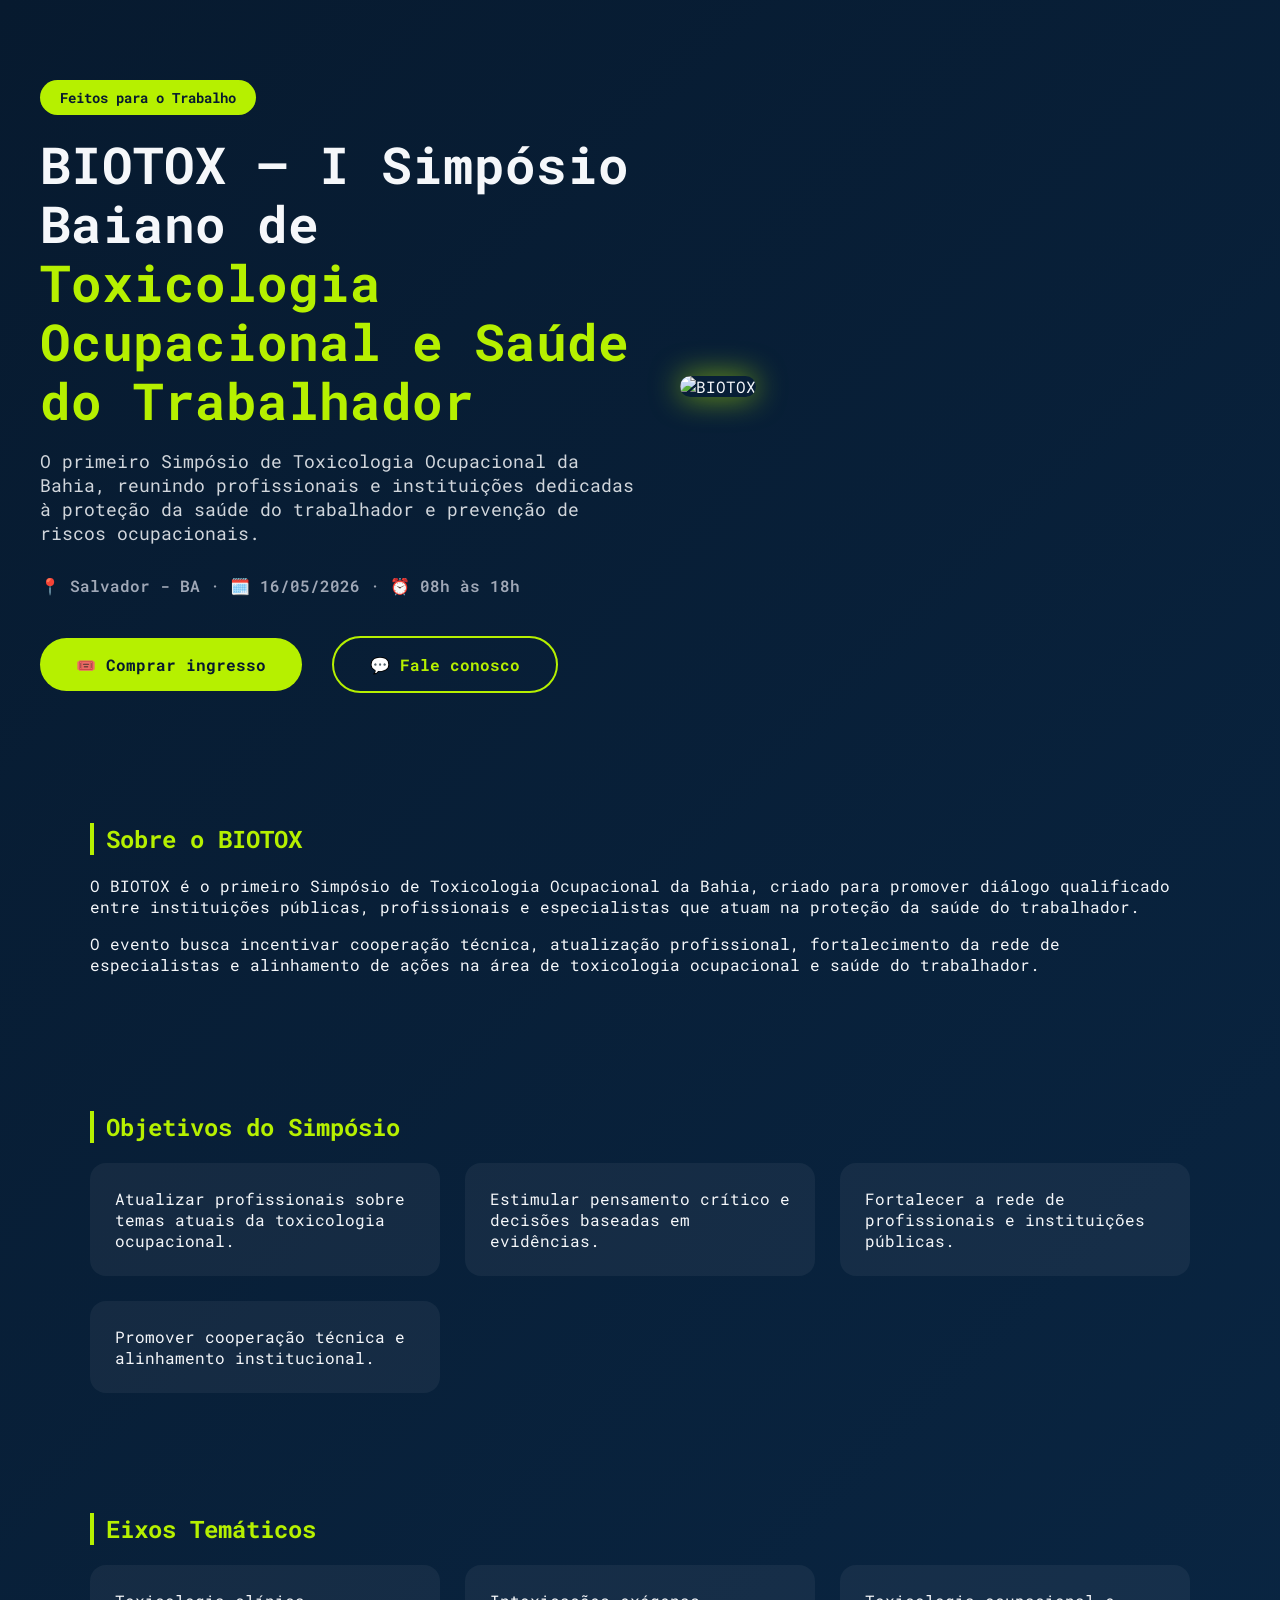
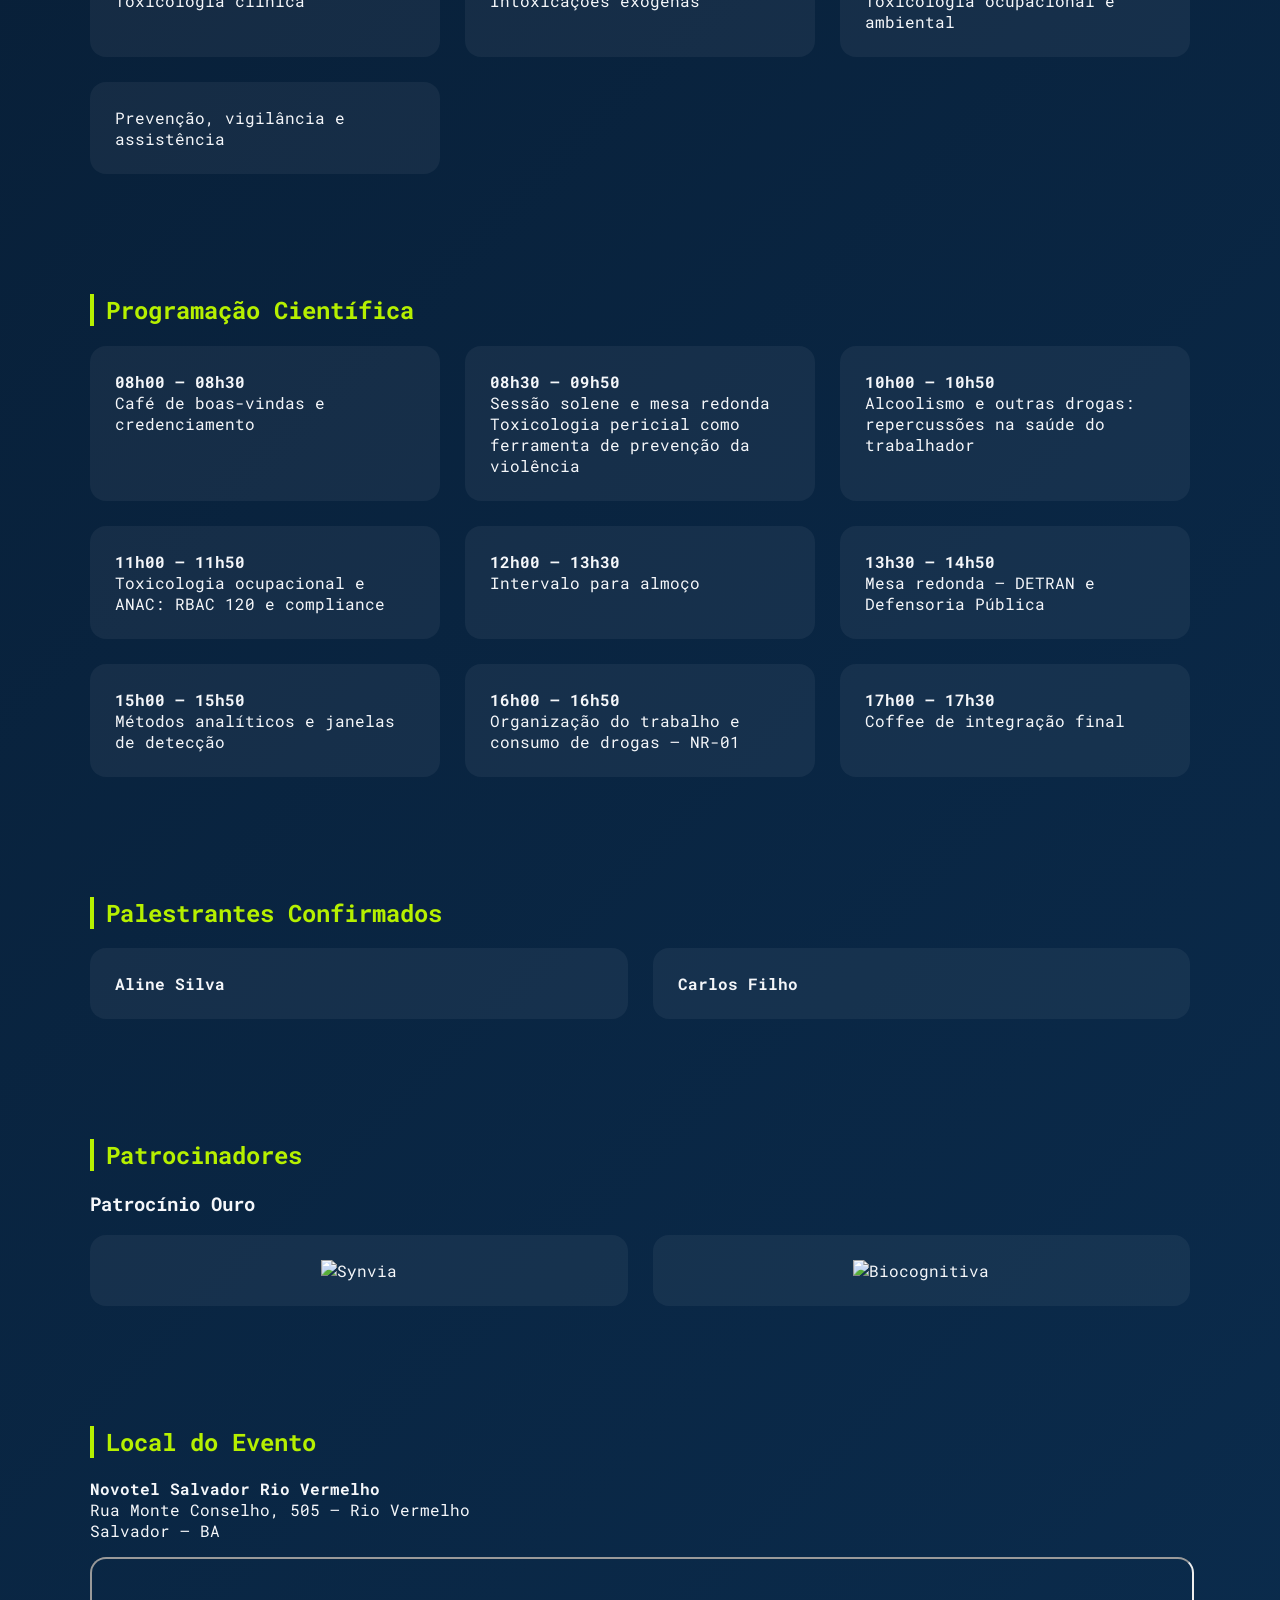
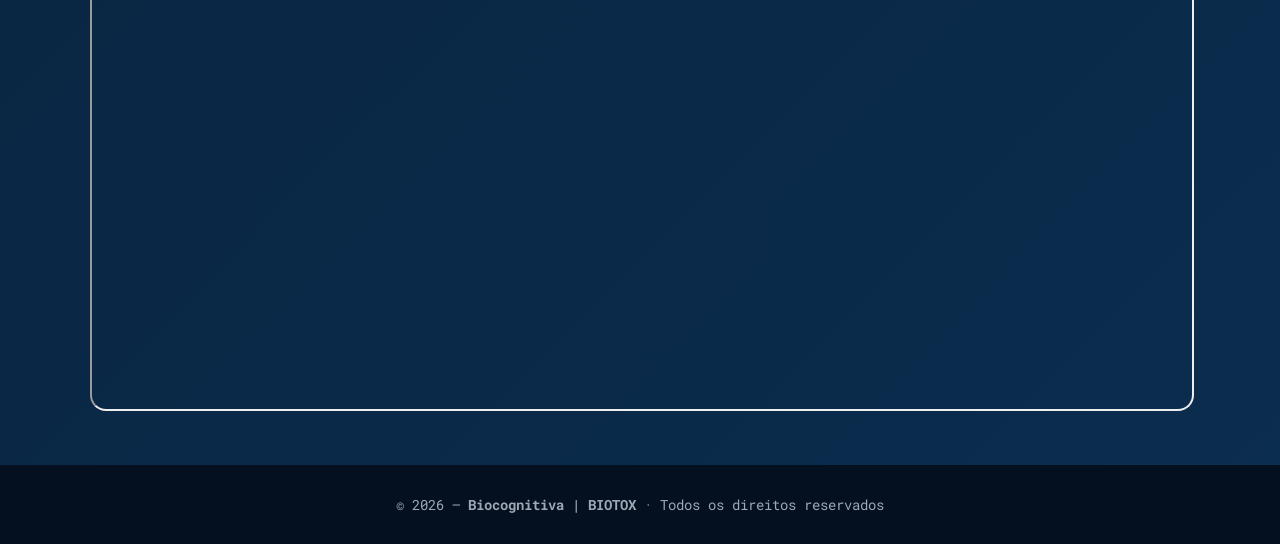
==== index.html @ f474e4e7 "Update index.html" ====
<!DOCTYPE html>
<html lang="pt-BR">
<head>
<meta charset="UTF-8" />
<meta name="viewport" content="width=device-width, initial-scale=1" />
<title>BIOTOX – I Simpósio Baiano de Toxicologia Ocupacional e Saúde do Trabalhador</title>

<link rel="stylesheet" href="style.css">
</head>

<body>

<header class="hero">
  <div class="hero-text">
    <div class="highlight">Feitos para o Trabalho</div>

    <h1>
      BIOTOX – I Simpósio Baiano de
      <span class="green">
        Toxicologia Ocupacional e Saúde do Trabalhador
      </span>
    </h1>

    <p>
      O primeiro Simpósio de Toxicologia Ocupacional da Bahia,
      reunindo profissionais e instituições dedicadas à proteção da
      saúde do trabalhador e prevenção de riscos ocupacionais.
    </p>

    <div class="date-location">
      📍 Salvador - BA · 🗓️ 16/05/2026 · ⏰ 08h às 18h
    </div>

    <div class="hero-buttons">
      <a href="https://www.sympla.com.br/evento/biotox-1-simposio-baiano-de-toxicologia-ocupacional-e-saude-do-trabalhador/3289917?algoliaID=a942e97ca5b73520dd785994f2345e25"
         class="btn-primary" target="_blank">
        🎟️ Comprar ingresso
      </a>

      <a href="https://wa.me/5571991392107"
         class="btn-secondary" target="_blank">
        💬 Fale conosco
      </a>
    </div>
  </div>

  <div class="hero-image"><img src="https://raw.githubusercontent.com/cboto11silva-ops/Imgens/main/Biocognitiva.png" alt="BIOTOX">

  </div>
</header>

<section>
  <h2>Sobre o BIOTOX</h2>

  <p>
    O BIOTOX é o primeiro Simpósio de Toxicologia Ocupacional da Bahia,
    criado para promover diálogo qualificado entre instituições públicas,
    profissionais e especialistas que atuam na proteção da saúde do trabalhador.
  </p>

  <p>
    O evento busca incentivar cooperação técnica, atualização profissional,
    fortalecimento da rede de especialistas e alinhamento de ações na área
    de toxicologia ocupacional e saúde do trabalhador.
  </p>
</section>

<section>
  <h2>Objetivos do Simpósio</h2>

  <div class="card-grid">
    <div class="card">Atualizar profissionais sobre temas atuais da toxicologia ocupacional.</div>
    <div class="card">Estimular pensamento crítico e decisões baseadas em evidências.</div>
    <div class="card">Fortalecer a rede de profissionais e instituições públicas.</div>
    <div class="card">Promover cooperação técnica e alinhamento institucional.</div>
  </div>
</section>

<section>
  <h2>Eixos Temáticos</h2>

  <div class="card-grid">
    <div class="card">Toxicologia clínica</div>
    <div class="card">Intoxicações exógenas</div>
    <div class="card">Toxicologia ocupacional e ambiental</div>
    <div class="card">Prevenção, vigilância e assistência</div>
  </div>
</section>

<section>
  <h2>Programação Científica</h2>

  <div class="card-grid">

    <div class="card">
      <strong>08h00 – 08h30</strong><br>
      Café de boas-vindas e credenciamento
    </div>

    <div class="card">
      <strong>08h30 – 09h50</strong><br>
      Sessão solene e mesa redonda<br>
      Toxicologia pericial como ferramenta de prevenção da violência
    </div>

    <div class="card">
      <strong>10h00 – 10h50</strong><br>
      Alcoolismo e outras drogas: repercussões na saúde do trabalhador
    </div>

    <div class="card">
      <strong>11h00 – 11h50</strong><br>
      Toxicologia ocupacional e ANAC: RBAC 120 e compliance
    </div>

    <div class="card">
      <strong>12h00 – 13h30</strong><br>
      Intervalo para almoço
    </div>

    <div class="card">
      <strong>13h30 – 14h50</strong><br>
      Mesa redonda – DETRAN e Defensoria Pública
    </div>

    <div class="card">
      <strong>15h00 – 15h50</strong><br>
      Métodos analíticos e janelas de detecção
    </div>

    <div class="card">
      <strong>16h00 – 16h50</strong><br>
      Organização do trabalho e consumo de drogas – NR-01
    </div>

    <div class="card">
      <strong>17h00 – 17h30</strong><br>
      Coffee de integração final
    </div>

  </div>
</section>

<section>
  <h2>Palestrantes Confirmados</h2>

  <div class="card-grid">
    <div class="card"><strong>Aline Silva</strong></div>
    <div class="card"><strong>Carlos Filho</strong></div>
  </div>
</section>

<!-- ================= PATROCINADORES ================= -->

<section>
  <h2>Patrocinadores</h2>

  <h3 style="margin-top:20px;">Patrocínio Ouro</h3>
  <div class="card-grid">

    <div class="card" style="text-align:center;">
      <img
        src="https://raw.githubusercontent.com/cboto11silva-ops/Imgens/main/SYNVIA.JPEG"
        alt="Synvia"
        style="max-width:240px;width:100%;height:auto;">
    </div>

    <div class="card" style="text-align:center;">
      <img
        src="https://raw.githubusercontent.com/cboto11silva-ops/Imgens/main/Biocognitiva.png"
        alt="Biocognitiva"
        style="max-width:240px;width:100%;height:auto;">
    </div>

  </div>
</section>



<section>
  <h2>Local do Evento</h2>

  <p>
    <strong>Novotel Salvador Rio Vermelho</strong><br>
    Rua Monte Conselho, 505 – Rio Vermelho<br>
    Salvador – BA
  </p>

  <iframe
    src="https://www.google.com/maps?q=Novotel+Salvador+Rio+Vermelho&output=embed"
    height="450"
    loading="lazy">
  </iframe>
</section>

<footer>
  © 2026 — <strong>Biocognitiva | BIOTOX</strong> · Todos os direitos reservados
</footer>

</body>
</html>
---- style.css ----
@import url('https://fonts.googleapis.com/css2?family=Roboto+Mono:wght@400;700&display=swap');

body {
  margin: 0;
  font-family: 'Roboto Mono', monospace, Arial, sans-serif;
  background: linear-gradient(135deg, #071a2f, #0b2d4f);
  color: #f5f7fa;
}

.hero {
  display: flex;
  flex-wrap: wrap;
  max-width: 1200px;
  margin: 0 auto;
  padding: 80px 20px 60px;
  align-items: center;
  gap: 40px;
}

.hero-text {
  flex: 1 1 400px;
  max-width: 600px;
}

.highlight {
  background-color: #b6f000;
  color: #071a2f;
  padding: 8px 20px;
  border-radius: 30px;
  font-weight: 700;
  font-size: 0.9rem;
  display: inline-block;
  margin-bottom: 20px;
}

.hero-text h1 {
  font-size: 3.2rem;
  line-height: 1.15;
  margin: 0 0 20px;
}

.green {
  color: #b6f000;
}

.hero-text p {
  font-size: 1.15rem;
  opacity: 0.85;
  margin-bottom: 30px;
}

.date-location {
  font-weight: 600;
  margin-bottom: 40px;
  color: #a0a8b7;
}

.hero-buttons a {
  display: inline-block;
  padding: 16px 36px;
  border-radius: 40px;
  font-weight: 700;
  text-decoration: none;
}

.btn-primary {
  background-color: #b6f000;
  color: #071a2f;
  margin-right: 20px;
}

.btn-secondary {
  background: transparent;
  border: 2px solid #b6f000;
  color: #b6f000;
}

.hero-image img {
  width: 100%;
  border-radius: 20px;
  box-shadow: 0 0 30px #b6f000aa;
}

section {
  max-width: 1100px;
  margin: auto;
  padding: 50px 20px;
}

h2 {
  color: #b6f000;
  border-left: 4px solid #b6f000;
  padding-left: 12px;
}

.card-grid {
  display: grid;
  grid-template-columns: repeat(auto-fit, minmax(260px, 1fr));
  gap: 25px;
}

.card {
  background: rgba(255,255,255,0.05);
  padding: 25px;
  border-radius: 16px;
}

iframe {
  width: 100%;
  border-radius: 16px;
}

footer {
  background: #04101f;
  padding: 30px;
  text-align: center;
  font-size: 0.9rem;
  color: #a0a8b7;
}

@media (max-width: 840px) {
  .hero {
    flex-direction: column;
    padding: 40px 20px;
  }

  .hero-text h1 {
    font-size: 2.4rem;
  }

  .hero-buttons a {
    display: block;
    margin-bottom: 15px;
    width: fit-content;
  }
}
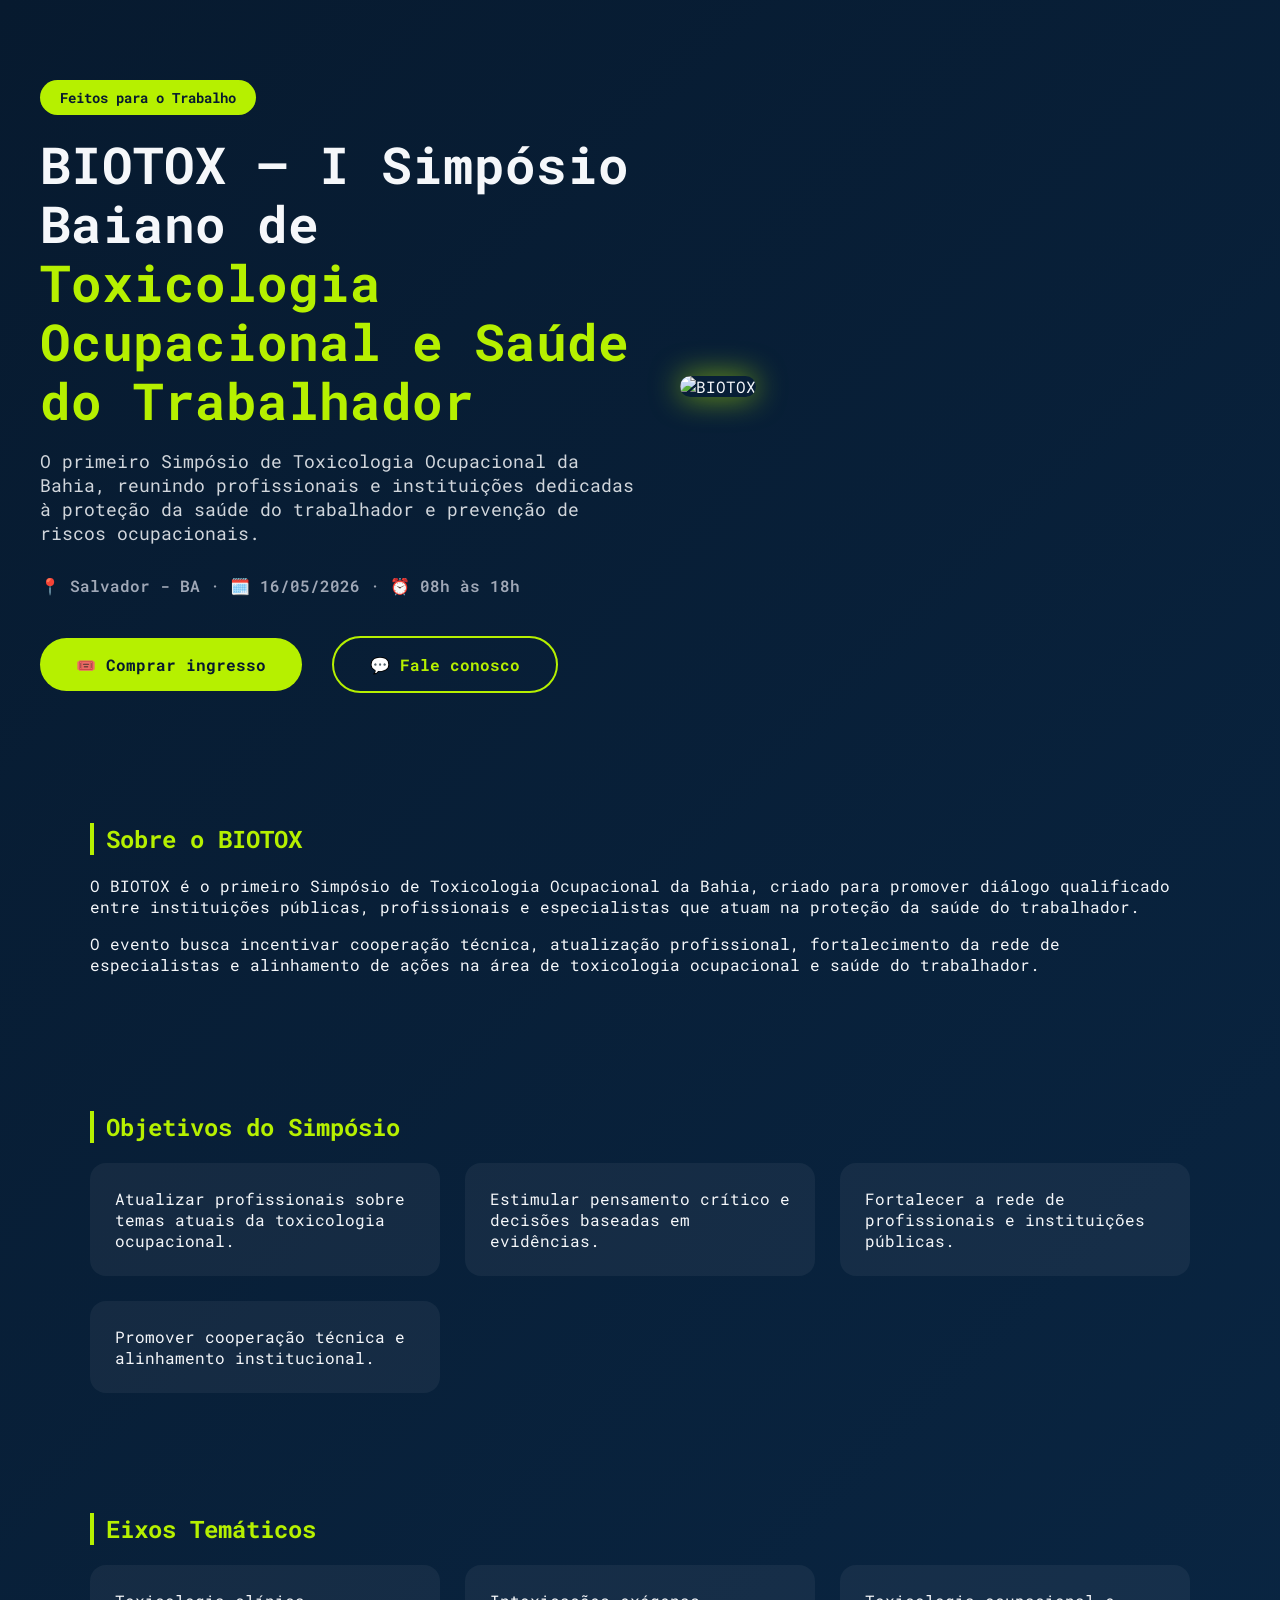
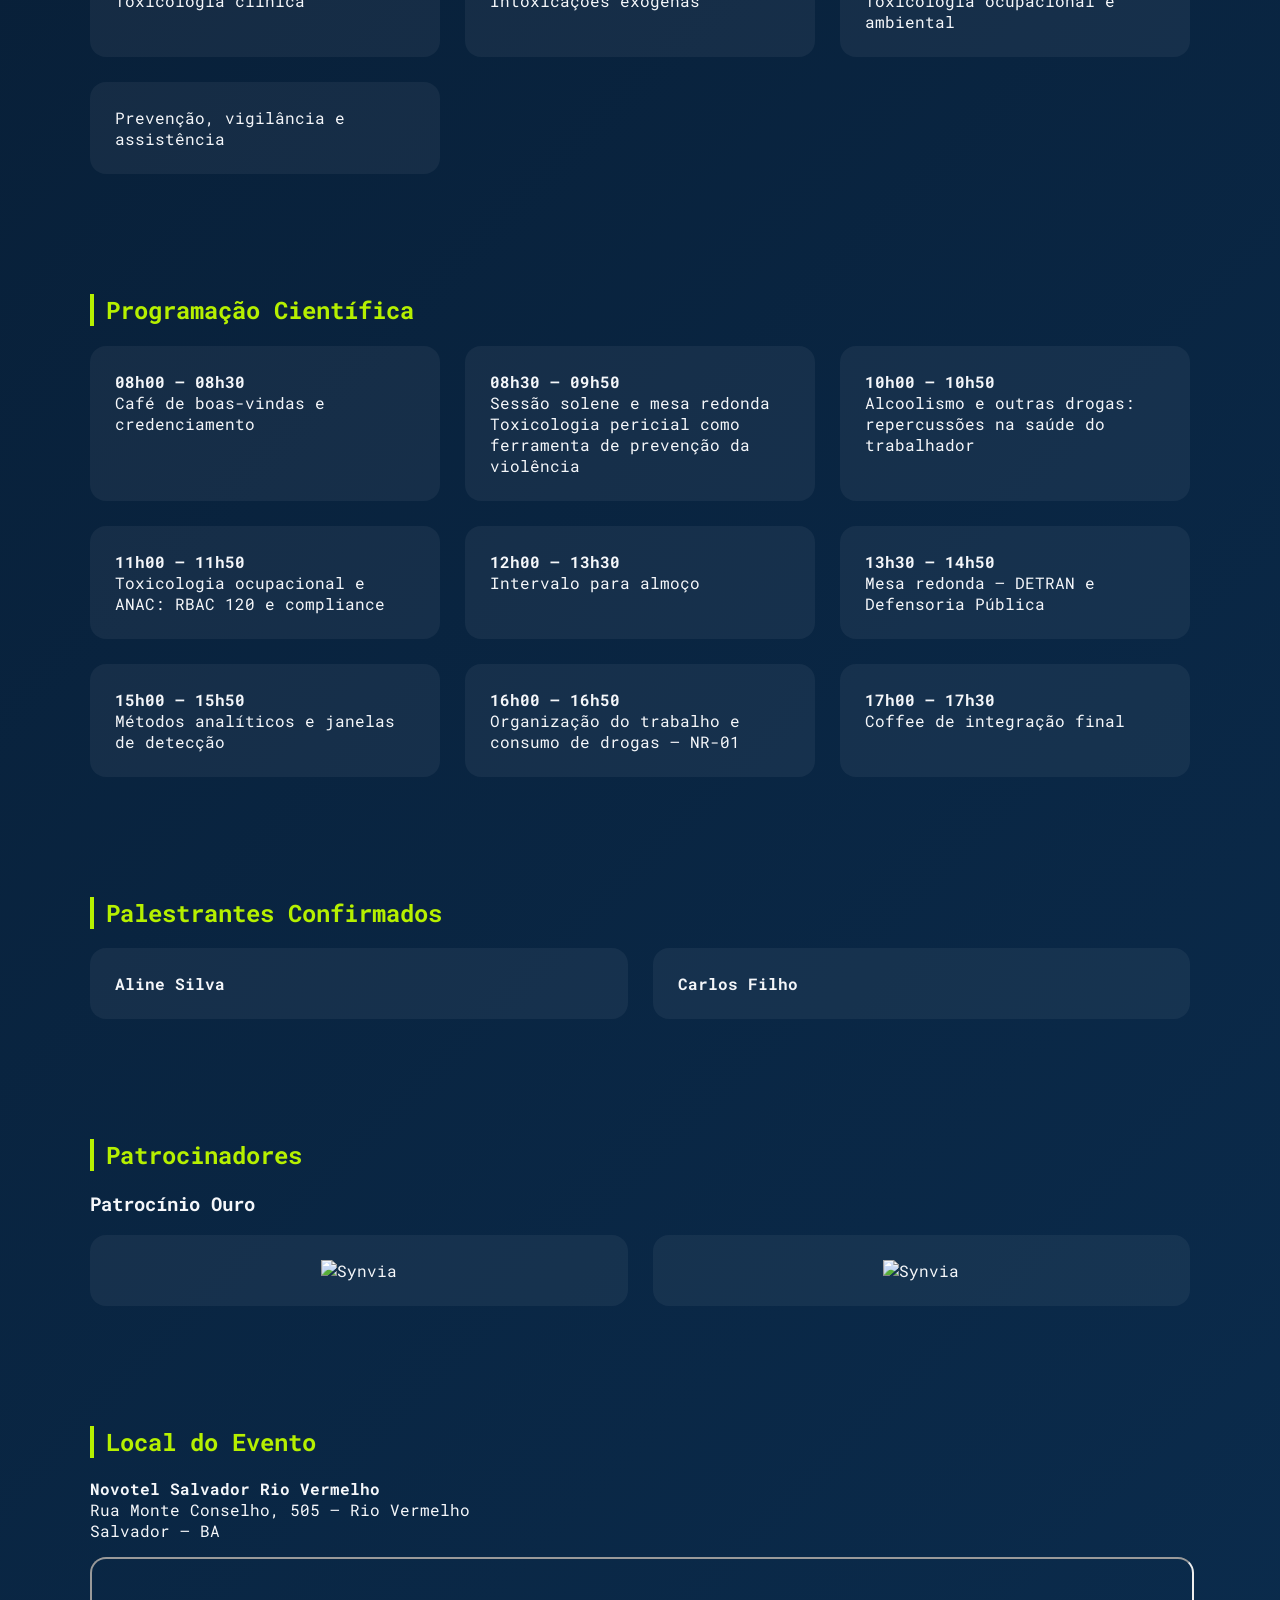
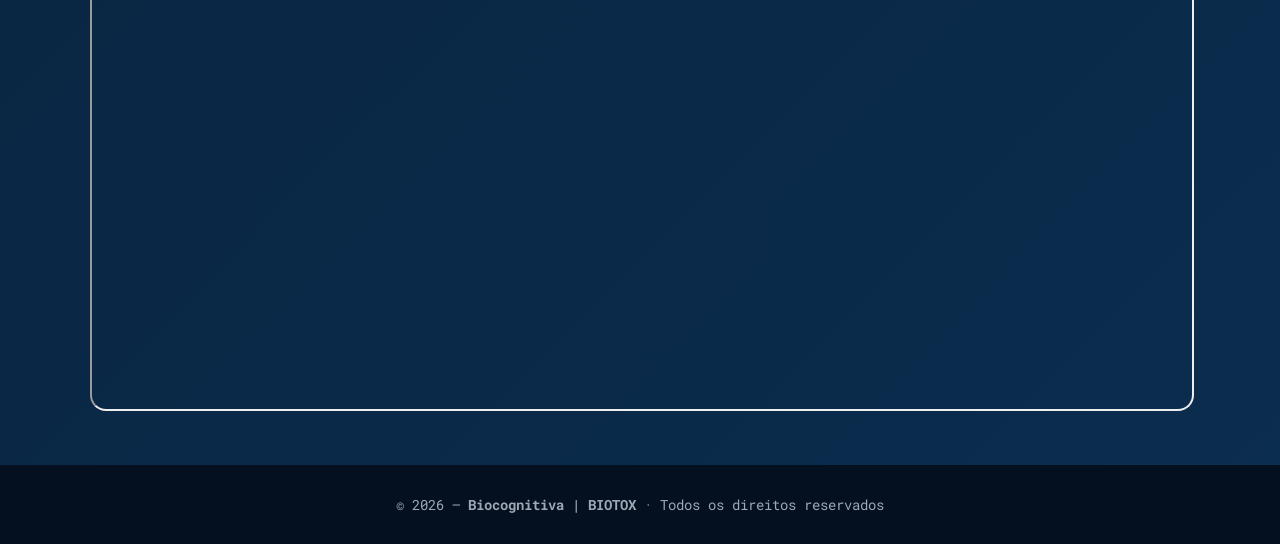
==== commit 6cd9955f: "Update index.html" ====
--- a/index.html
+++ b/index.html
@@ -167,8 +167,8 @@
 
     <div class="card" style="text-align:center;">
       <img
-        src="https://raw.githubusercontent.com/cboto11silva-ops/Imgens/main/Biocognitiva.png"
-        alt="Biocognitiva"
+        src="https://raw.github.com/cboto11silva-ops/Imgens/blob/main/SYNVIA.jpeg"
+        alt="Synvia"
         style="max-width:240px;width:100%;height:auto;">
     </div>
 
--- a/style.css
+++ b/style.css
@@ -77,8 +77,8 @@
 }
 
 .hero-image img {
-  width: 100%;
-  border-radius: 20px;
+  width: 60%;
+  border-radius: 350px;
   box-shadow: 0 0 30px #b6f000aa;
 }
 
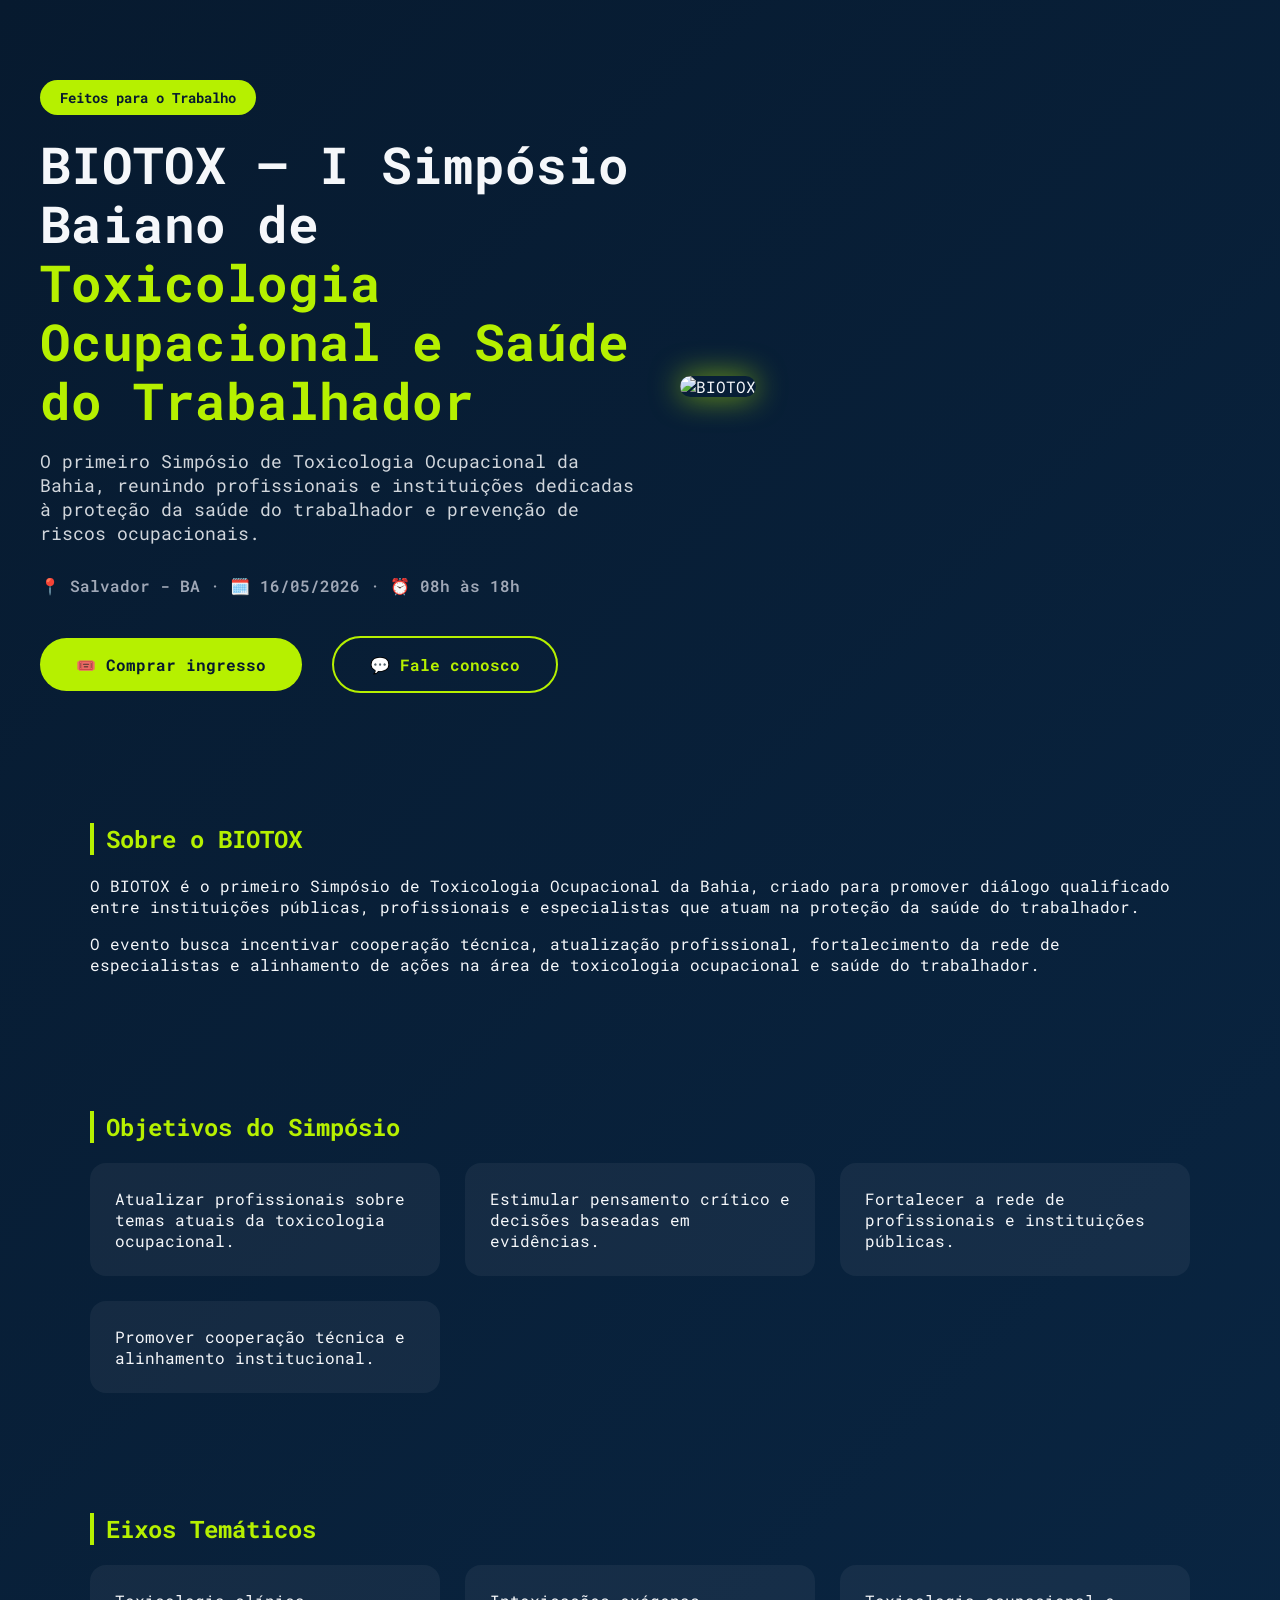
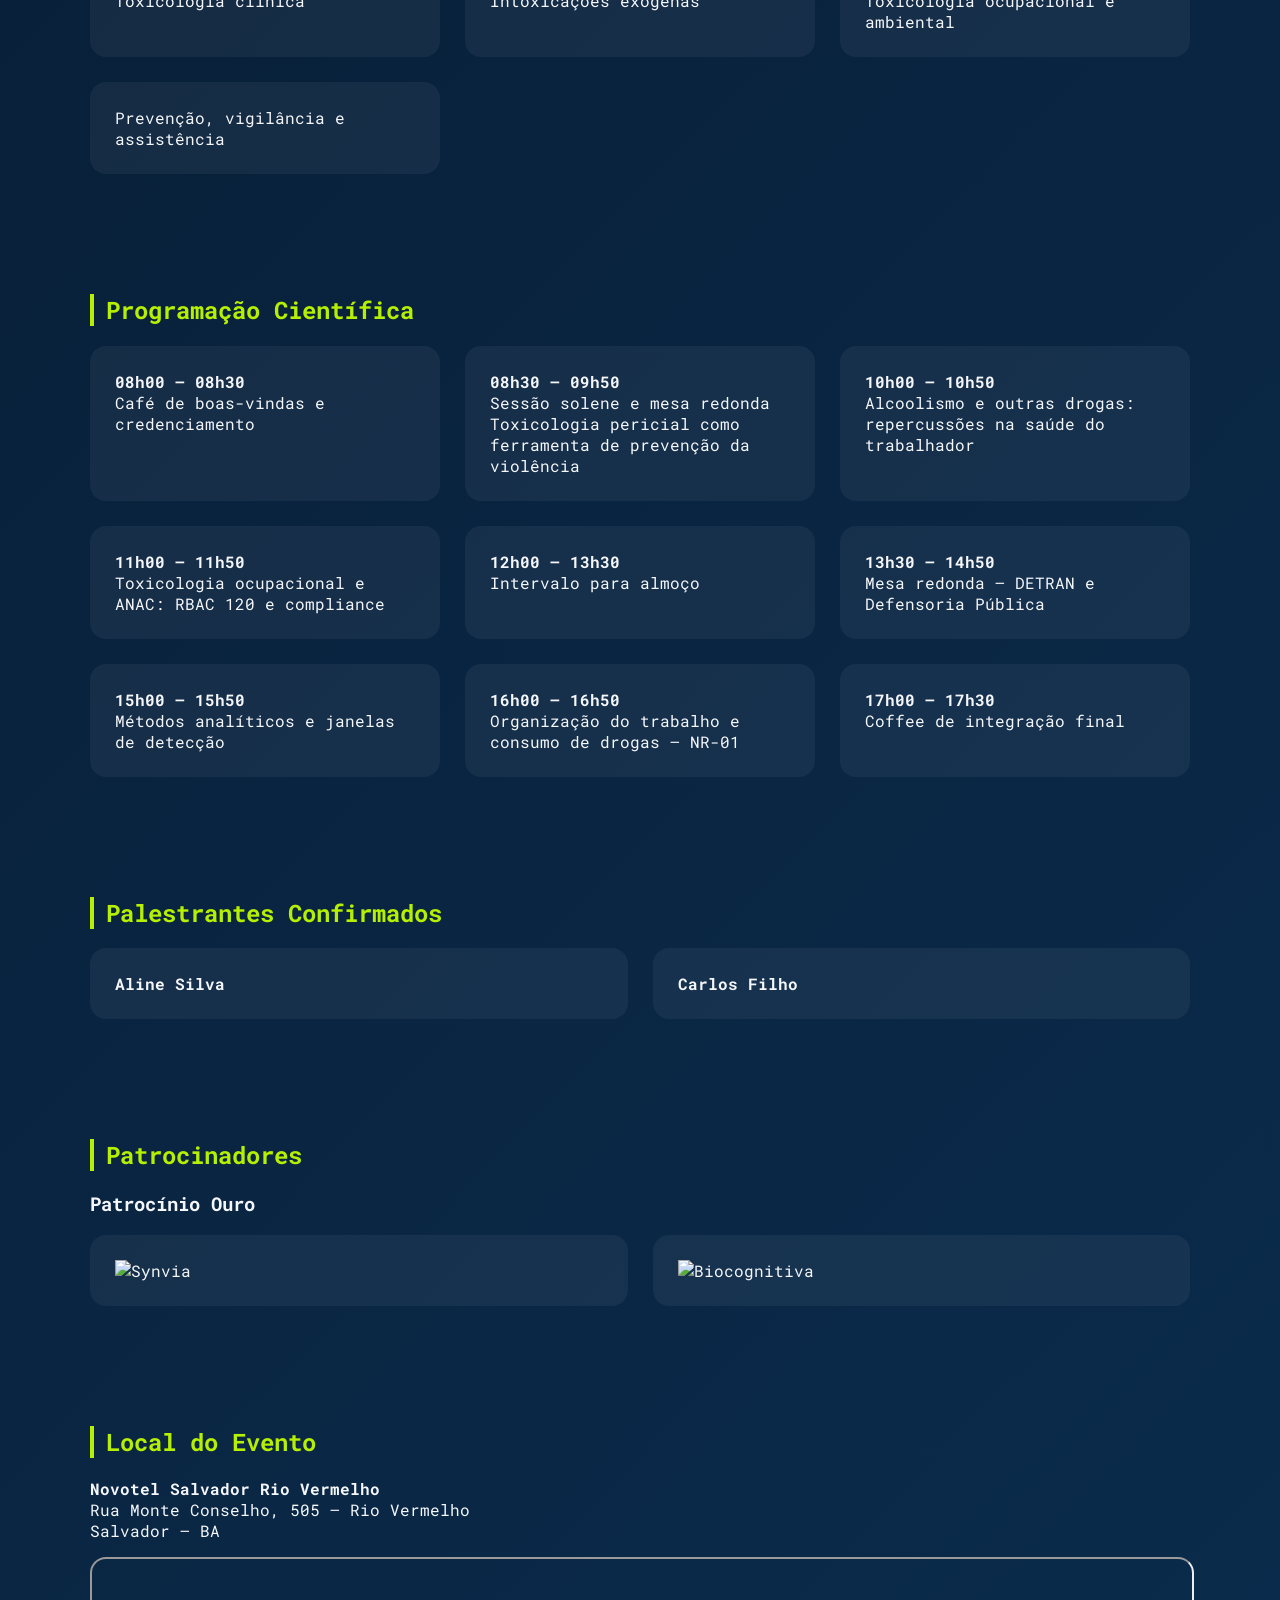
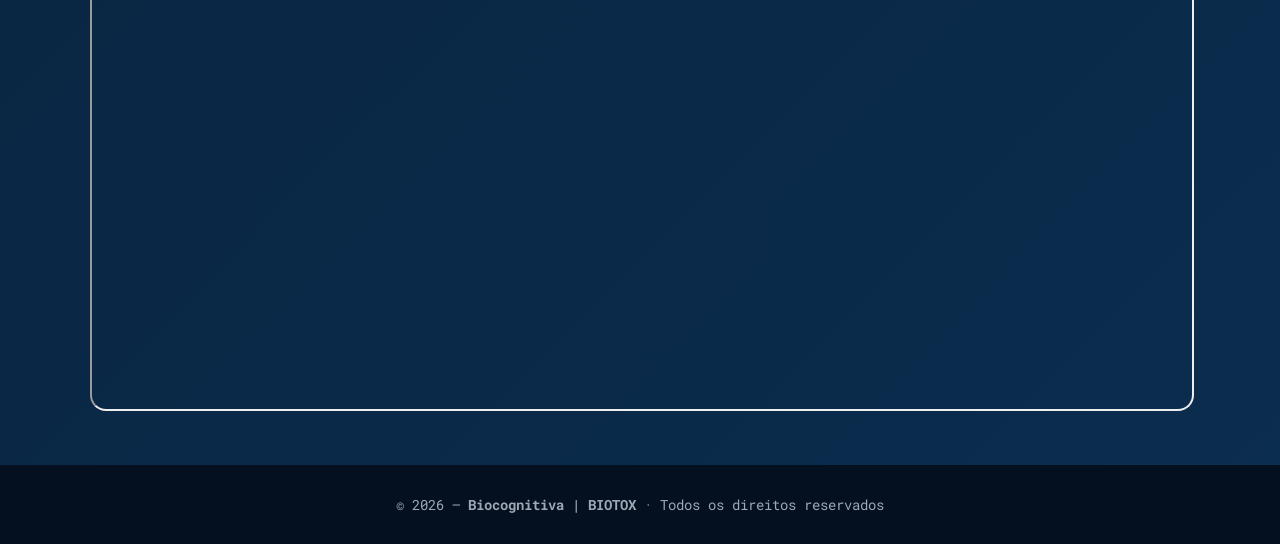
==== commit 1c621a6f: "Update index.html" ====
--- a/index.html
+++ b/index.html
@@ -158,23 +158,20 @@
   <h3 style="margin-top:20px;">Patrocínio Ouro</h3>
   <div class="card-grid">
 
-    <div class="card" style="text-align:center;">
+    <div class="card">
       <img
-        src="https://raw.githubusercontent.com/cboto11silva-ops/Imgens/main/SYNVIA.JPEG"
-        alt="Synvia"
-        style="max-width:240px;width:100%;height:auto;">
+        src="https://raw.githubusercontent.com/cboto11silva-ops/Imgens/main/SYNVIA.jpeg"
+        alt="Synvia">
     </div>
 
-    <div class="card" style="text-align:center;">
+    <div class="card">
       <img
-        src="https://raw.github.com/cboto11silva-ops/Imgens/blob/main/SYNVIA.jpeg"
-        alt="Synvia"
-        style="max-width:240px;width:100%;height:auto;">
+        src="https://raw.githubusercontent.com/cboto11silva-ops/Imgens/main/Biocognitiva.png"
+        alt="Biocognitiva">
     </div>
 
   </div>
 </section>
-
 
 
 <section>
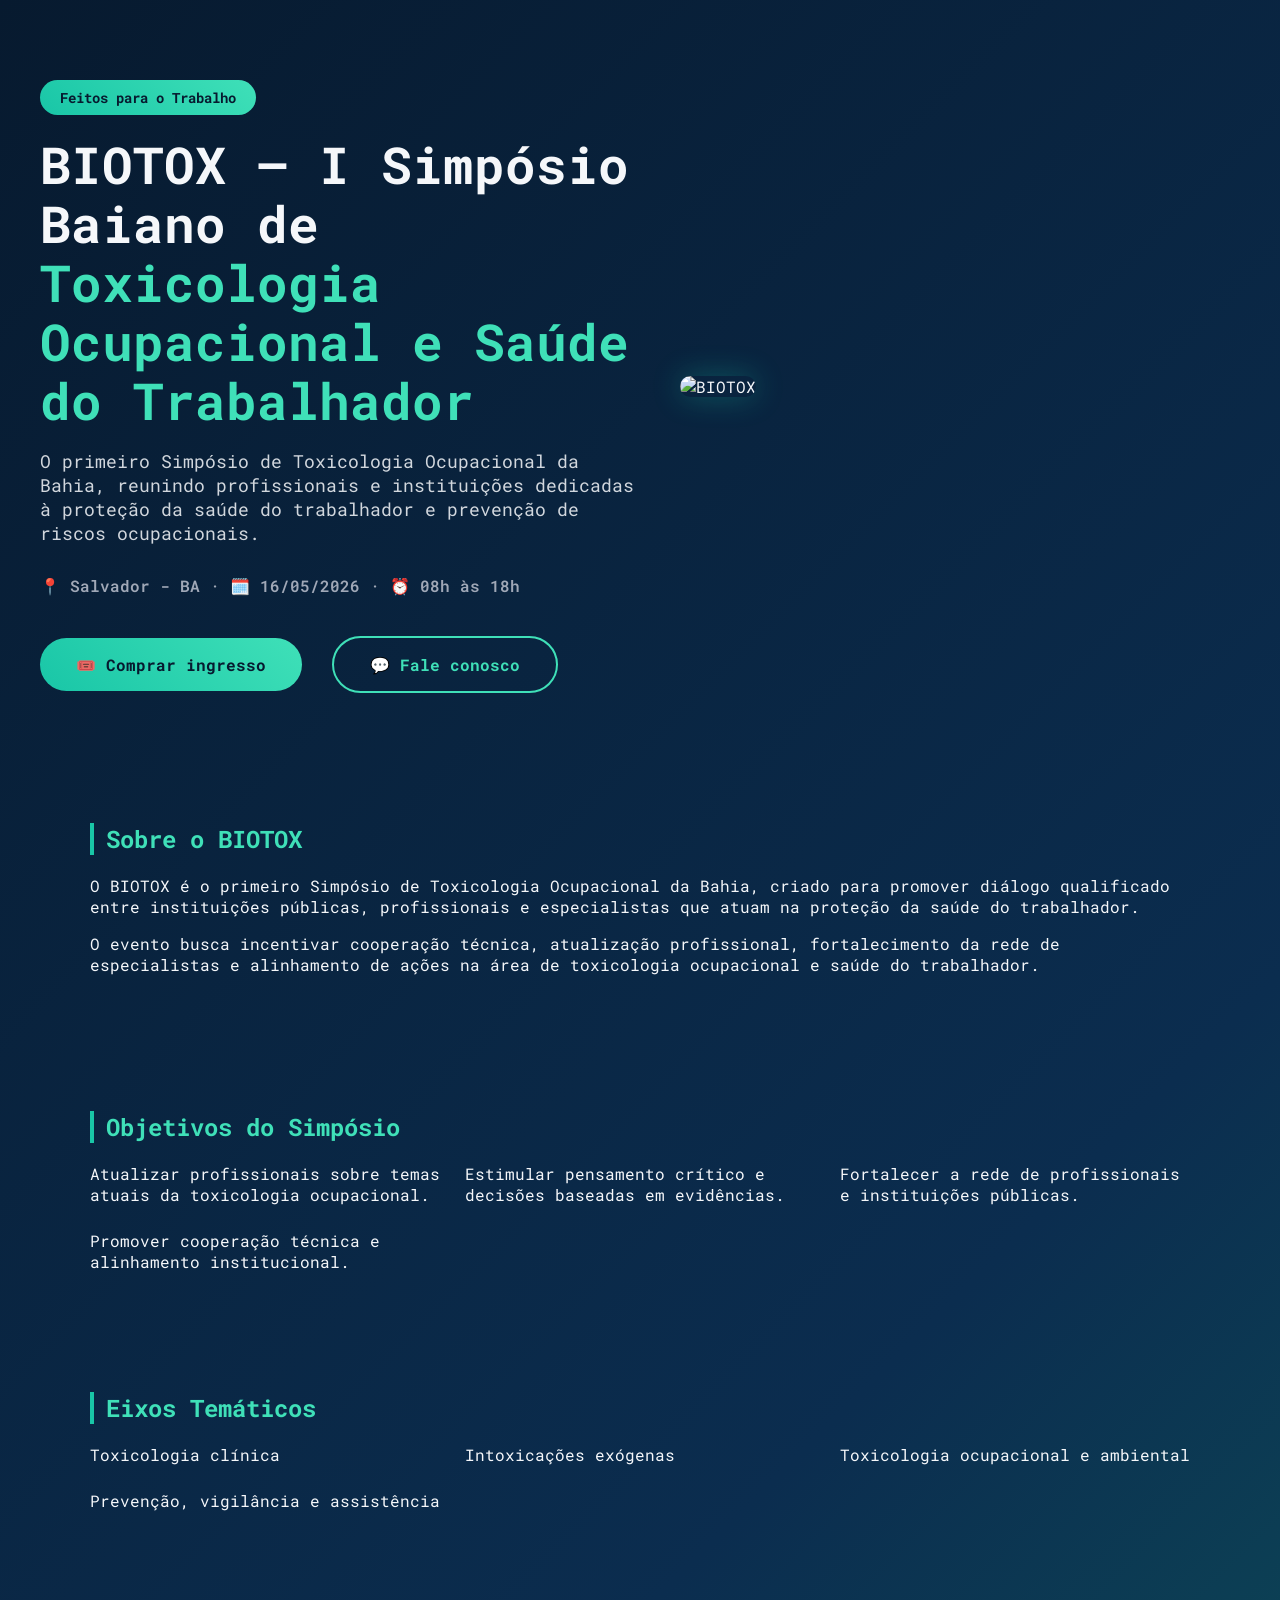
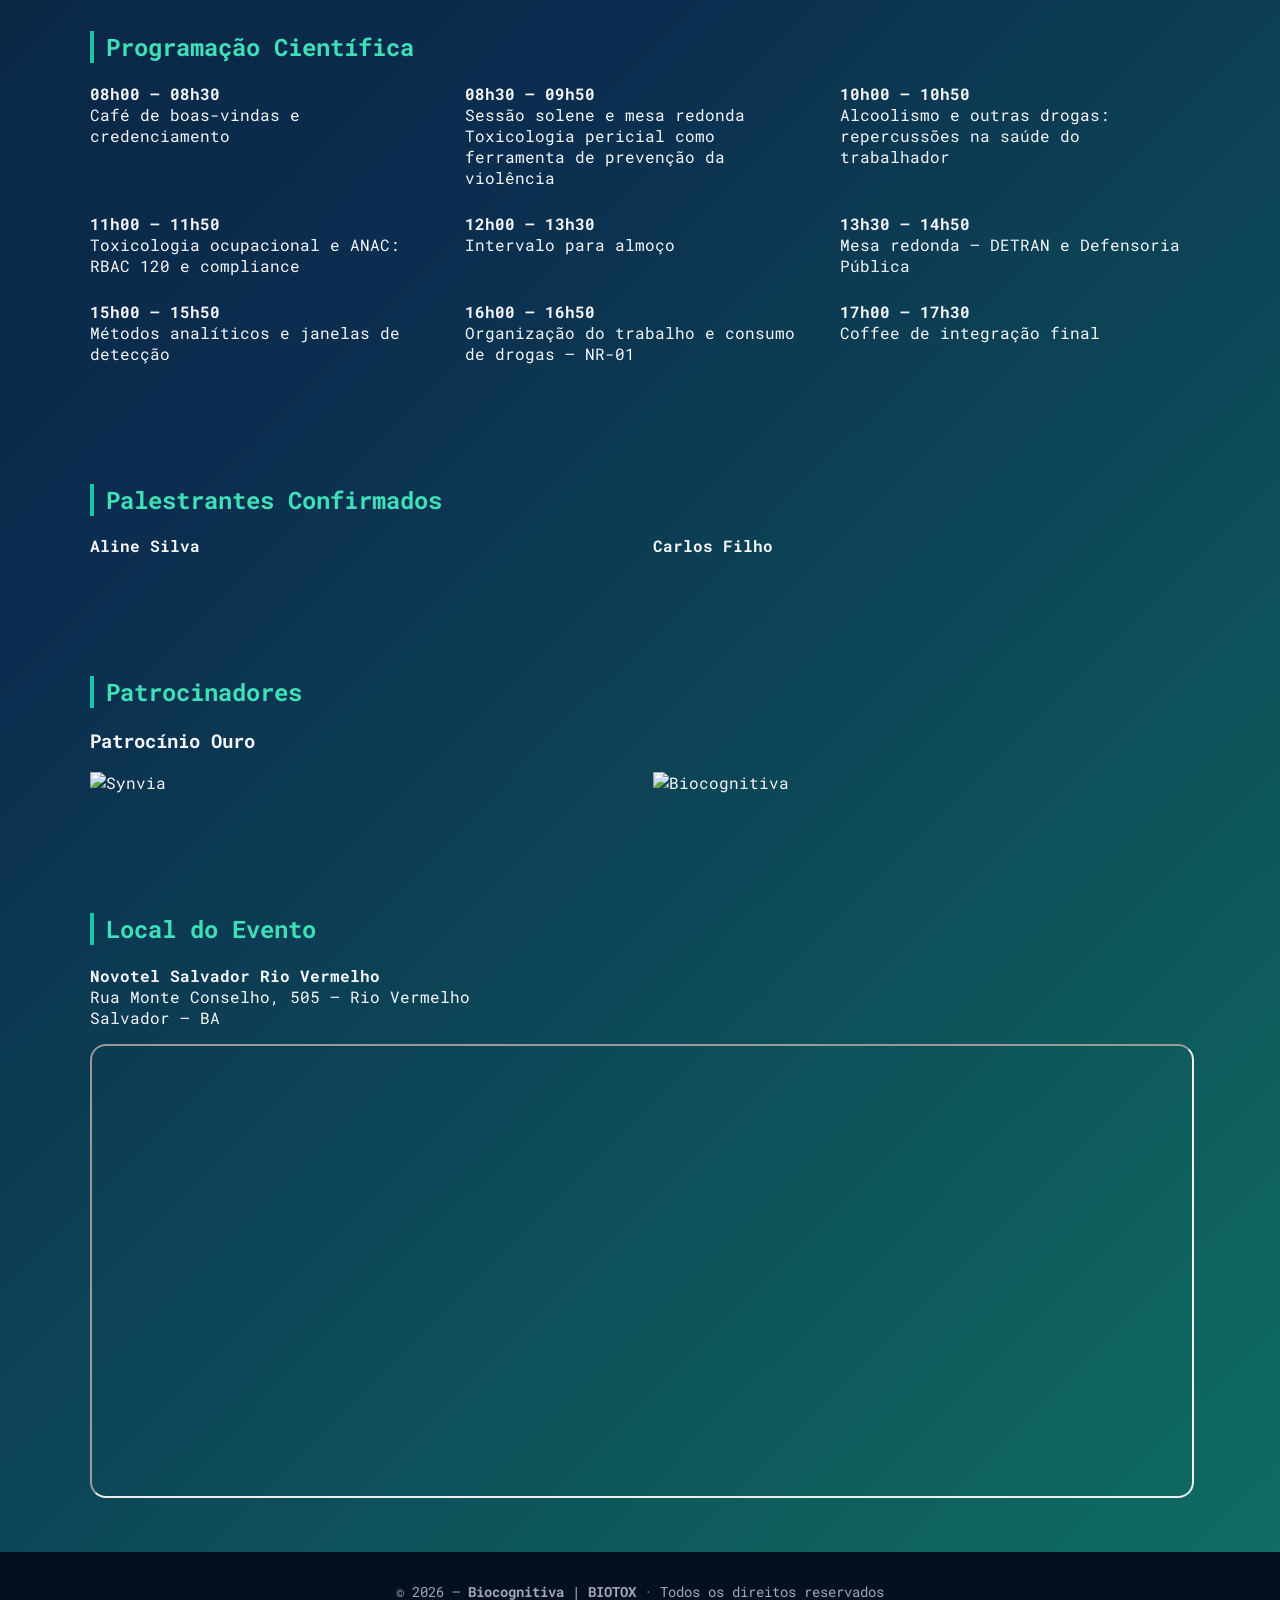
==== commit 772f3b52: "Update index.html" ====
--- a/index.html
+++ b/index.html
@@ -160,7 +160,7 @@
 
     <div class="card">
       <img
-        src="https://raw.githubusercontent.com/cboto11silva-ops/Imgens/main/SYNVIA.jpeg"
+        src="https://raw.githubusercontent.com/cboto11silva-ops/Imgens/main/SYNVIA.png"
         alt="Synvia">
     </div>
 
--- a/style.css
+++ b/style.css
@@ -1,13 +1,30 @@
-
 @import url('https://fonts.googleapis.com/css2?family=Roboto+Mono:wght@400;700&display=swap');
 
+/* ===== CORES DA IDENTIDADE ===== */
+:root {
+  --azul-escuro: #071a2f;
+  --azul-profundo: #04101f;
+  --verde-principal: #19c6a7;
+  --verde-claro: #3fe0b8;
+  --verde-destaque: #b6f000;
+  --texto-claro: #f5f7fa;
+  --texto-secundario: #a0a8b7;
+  }
+
+/* ===== CORPO ===== */
 body {
   margin: 0;
   font-family: 'Roboto Mono', monospace, Arial, sans-serif;
-  background: linear-gradient(135deg, #071a2f, #0b2d4f);
-  color: #f5f7fa;
+  background: linear-gradient(
+    135deg,
+    var(--azul-escuro),
+    #0b2d4f,
+    #0f6f63
+  );
+  color: var(--texto-claro);
 }
 
+/* ===== HERO ===== */
 .hero {
   display: flex;
   flex-wrap: wrap;
@@ -24,8 +41,12 @@
 }
 
 .highlight {
-  background-color: #b6f000;
-  color: #071a2f;
+  background: linear-gradient(
+    45deg,
+    var(--verde-principal),
+    var(--verde-claro)
+  );
+  color: var(--azul-escuro);
   padding: 8px 20px;
   border-radius: 30px;
   font-weight: 700;
@@ -41,7 +62,7 @@
 }
 
 .green {
-  color: #b6f000;
+  color: var(--verde-claro);
 }
 
 .hero-text p {
@@ -53,9 +74,10 @@
 .date-location {
   font-weight: 600;
   margin-bottom: 40px;
-  color: #a0a8b7;
+  color: var(--texto-secundario);
 }
 
+/* ===== BOTÕES ===== */
 .hero-buttons a {
   display: inline-block;
   padding: 16px 36px;
@@ -65,23 +87,29 @@
 }
 
 .btn-primary {
-  background-color: #b6f000;
-  color: #071a2f;
+  background: linear-gradient(
+    45deg,
+    var(--verde-principal),
+    var(--verde-claro)
+  );
+  color: var(--azul-escuro);
   margin-right: 20px;
 }
 
 .btn-secondary {
   background: transparent;
-  border: 2px solid #b6f000;
-  color: #b6f000;
+  border: 2px solid var(--verde-claro);
+  color: var(--verde-claro);
 }
 
+/* ===== IMAGEM HERO ===== */
 .hero-image img {
   width: 60%;
   border-radius: 350px;
-  box-shadow: 0 0 30px #b6f000aa;
+  box-shadow: 0 0 30px #19c6a755;
 }
 
+/* ===== SEÇÕES ===== */
 section {
   max-width: 1100px;
   margin: auto;
@@ -89,36 +117,56 @@
 }
 
 h2 {
-  color: #b6f000;
-  border-left: 4px solid #b6f000;
+  color: var(--verde-claro);
+  border-left: 4px solid var(--verde-principal);
   padding-left: 12px;
 }
 
+/* ===== GRID ===== */
 .card-grid {
   display: grid;
   grid-template-columns: repeat(auto-fit, minmax(260px, 1fr));
   gap: 25px;
 }
 
-.card {
-  background: rgba(255,255,255,0.05);
+/* ===== CARDS ===== */
+card {
+  background: rgba(255,255,255,0.06);
   padding: 25px;
   border-radius: 16px;
+
+  display: flex;
+  align-items: center;
+  justify-content: center;
+
+  min-height: 160px; /* aumenta altura do card */
 }
 
+/* ===== LOGOS ===== */
+.card img {
+  max-height: 120px;
+  max-width: 90%;
+  width: auto;
+  object-fit: contain;
+}
+
+
+/* ===== MAPA ===== */
 iframe {
   width: 100%;
   border-radius: 16px;
 }
 
+/* ===== RODAPÉ ===== */
 footer {
-  background: #04101f;
+  background: var(--azul-profundo);
   padding: 30px;
   text-align: center;
   font-size: 0.9rem;
-  color: #a0a8b7;
+  color: var(--texto-secundario);
 }
 
+/* ===== RESPONSIVO ===== */
 @media (max-width: 840px) {
   .hero {
     flex-direction: column;
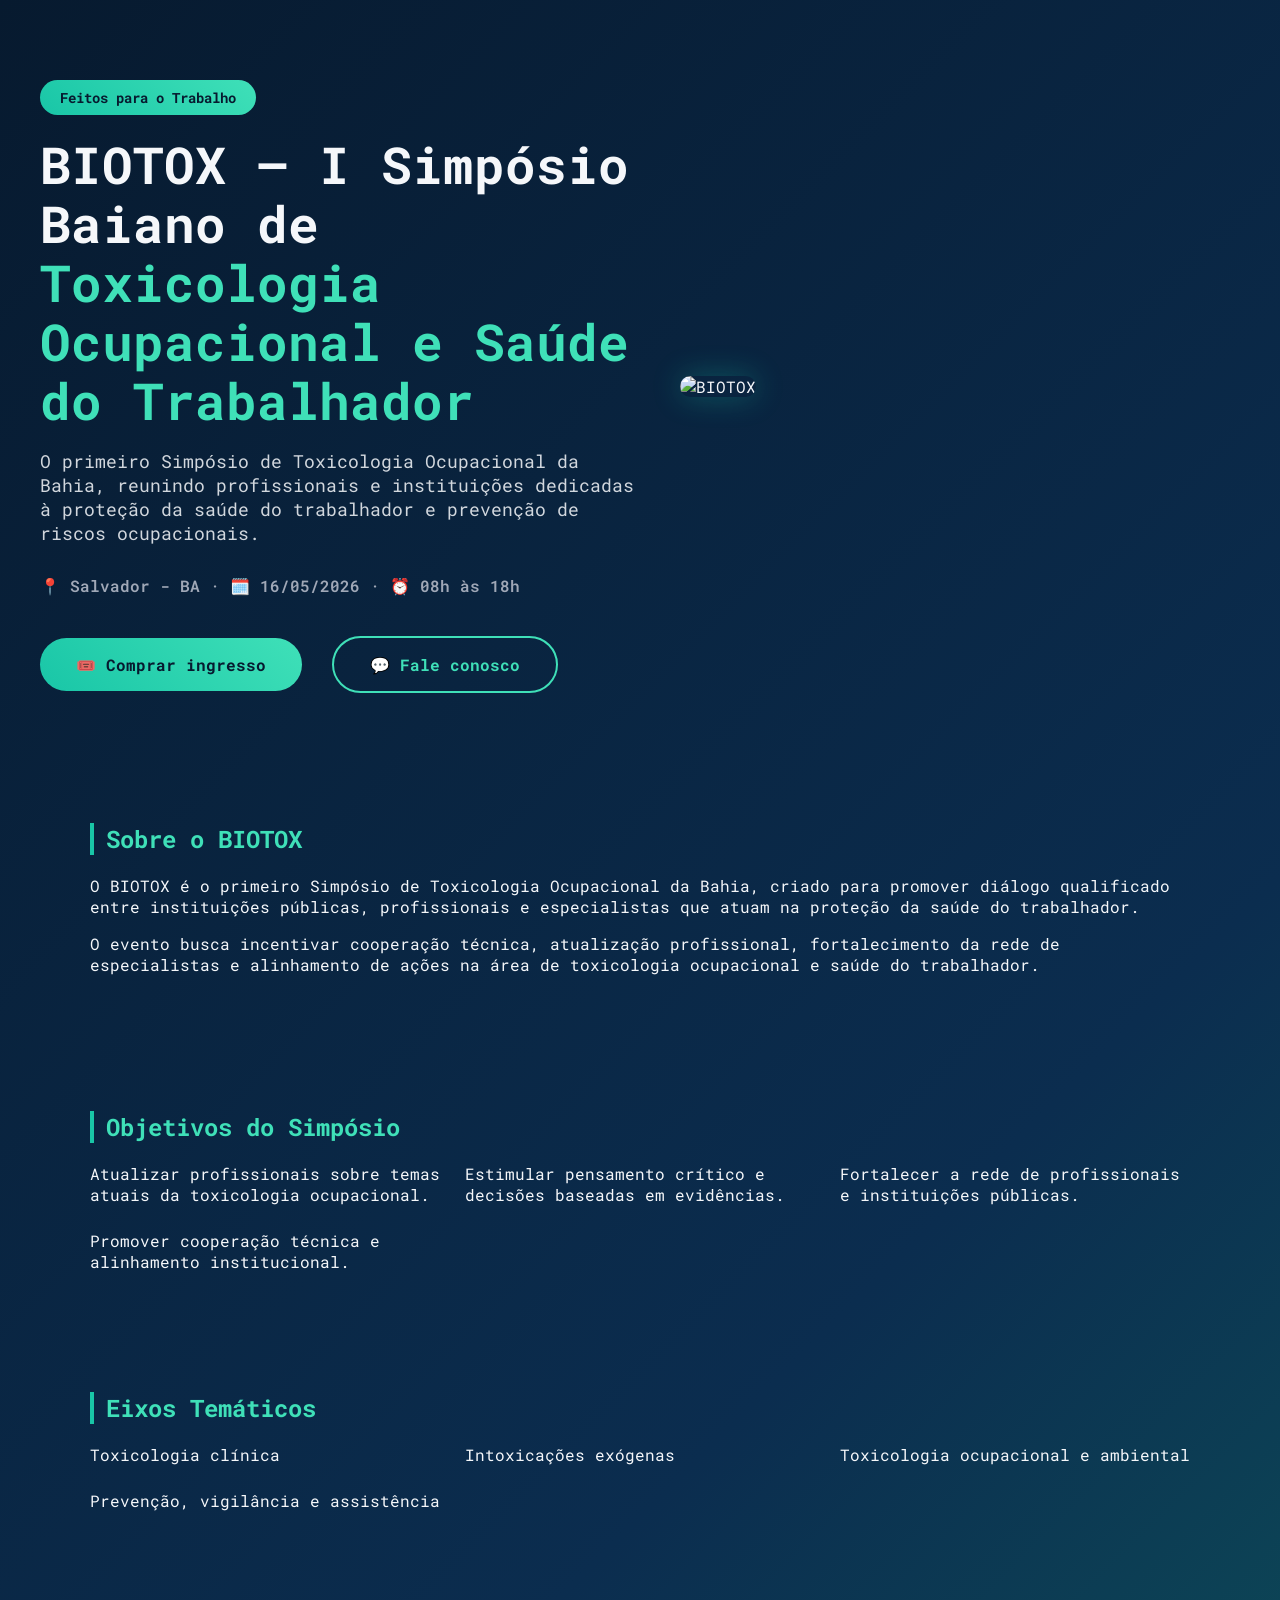
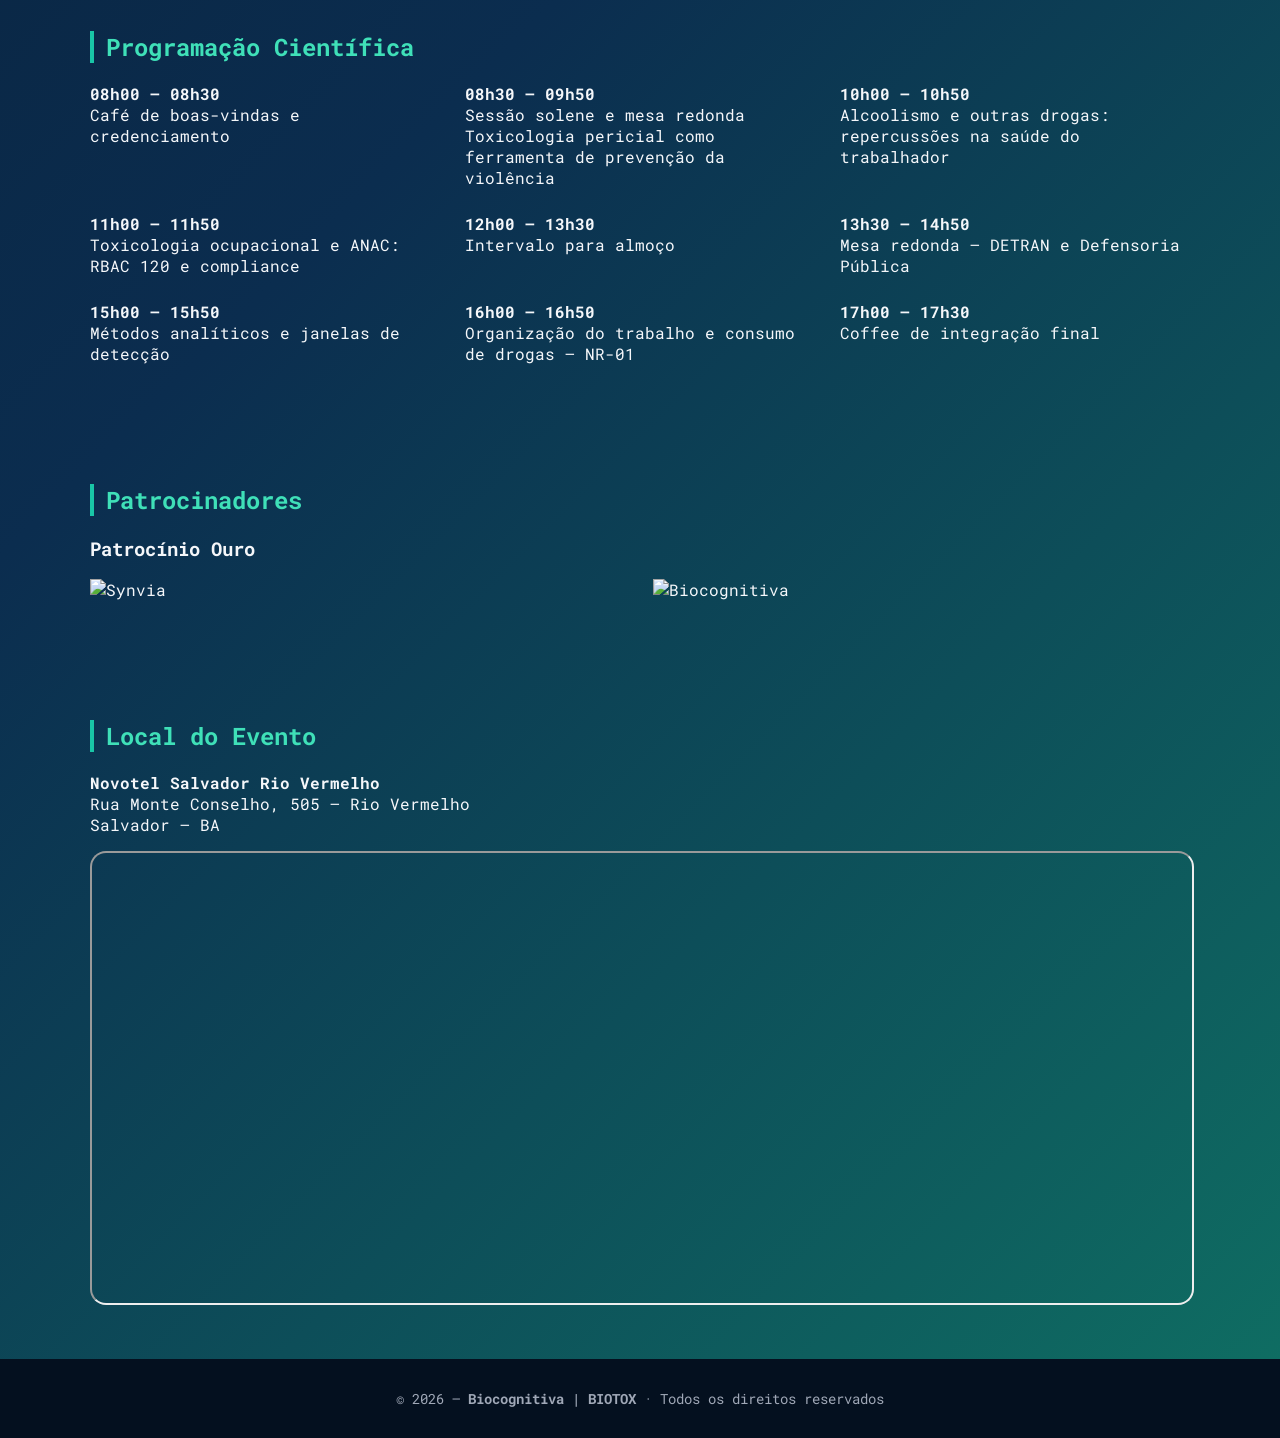
==== commit 698a3798: "Update index.html" ====
--- a/index.html
+++ b/index.html
@@ -141,14 +141,6 @@
   </div>
 </section>
 
-<section>
-  <h2>Palestrantes Confirmados</h2>
-
-  <div class="card-grid">
-    <div class="card"><strong>Aline Silva</strong></div>
-    <div class="card"><strong>Carlos Filho</strong></div>
-  </div>
-</section>
 
 <!-- ================= PATROCINADORES ================= -->
 
